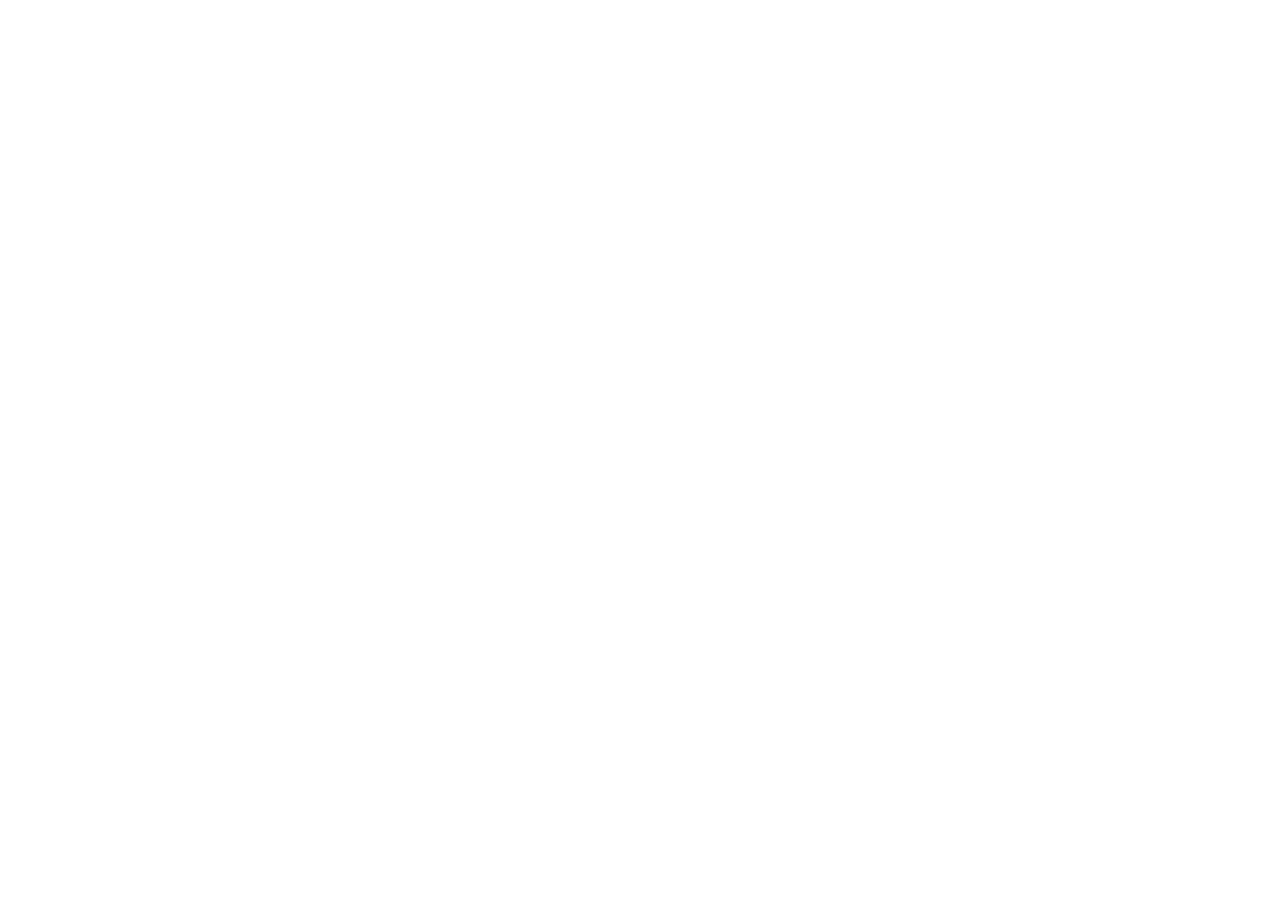
==== Day1-Drumkit/index.html @ 8f13d824 "Added: add the day 1 file" ====
<!DOCTYPE html>
<html lang="en">
<head>
    <meta charset="UTF-8">
    <meta http-equiv="X-UA-Compatible" content="IE=edge">
    <meta name="viewport" content="width=device-width, initial-scale=1.0">
    <title>Drumkit</title>
</head>
<body>
    
</body>
</html>
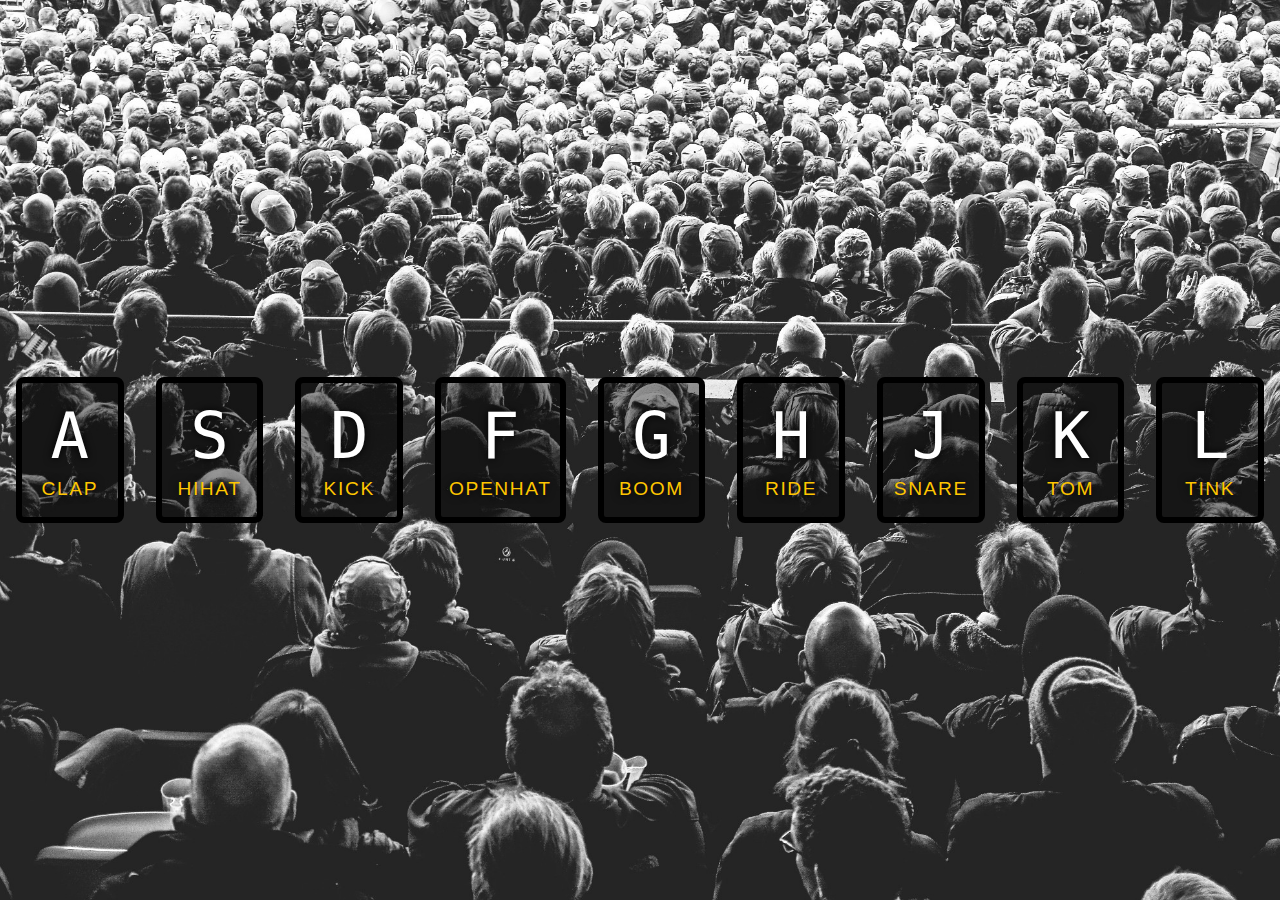
==== commit f6532a51: "Completed: complete the day 1 task of javascript 30" ====
--- a/Day1-Drumkit/index.html
+++ b/Day1-Drumkit/index.html
@@ -5,8 +5,57 @@
     <meta http-equiv="X-UA-Compatible" content="IE=edge">
     <meta name="viewport" content="width=device-width, initial-scale=1.0">
     <title>Drumkit</title>
+    <link rel="stylesheet" href="style.css">
 </head>
 <body>
+    <div class="keys">
+        <div data-key="KeyA" class="key">
+          <kbd>A</kbd>
+          <span class="sound">clap</span>
+        </div>
+        <div data-key="KeyS" class="key">
+          <kbd>S</kbd>
+          <span class="sound">hihat</span>
+        </div>
+        <div data-key="KeyD" class="key">
+          <kbd>D</kbd>
+          <span class="sound">kick</span>
+        </div>
+        <div data-key="KeyF" class="key">
+          <kbd>F</kbd>
+          <span class="sound">openhat</span>
+        </div>
+        <div data-key="KeyG" class="key">
+          <kbd>G</kbd>
+          <span class="sound">boom</span>
+        </div>
+        <div data-key="KeyH" class="key">
+          <kbd>H</kbd>
+          <span class="sound">ride</span>
+        </div>
+        <div data-key="KeyJ" class="key">
+          <kbd>J</kbd>
+          <span class="sound">snare</span>
+        </div>
+        <div data-key="KeyK" class="key">
+          <kbd>K</kbd>
+          <span class="sound">tom</span>
+        </div>
+        <div data-key="KeyL" class="key">
+          <kbd>L</kbd>
+          <span class="sound">tink</span>
+        </div>
+      </div>
     
+      <audio data-key="KeyA" src="sounds/clap.wav"></audio>
+      <audio data-key="KeyS" src="sounds/hihat.wav"></audio>
+      <audio data-key="KeyD" src="sounds/kick.wav"></audio>
+      <audio data-key="KeyF" src="sounds/openhat.wav"></audio>
+      <audio data-key="KeyG" src="sounds/boom.wav"></audio>
+      <audio data-key="KeyH" src="sounds/ride.wav"></audio>
+      <audio data-key="KeyJ" src="sounds/snare.wav"></audio>
+      <audio data-key="KeyK" src="sounds/tom.wav"></audio>
+      <audio data-key="KeyL" src="sounds/tink.wav"></audio>
+    <script src="main.js"></script>
 </body>
 </html>--- a/Day1-Drumkit/style.css
+++ b/Day1-Drumkit/style.css
@@ -0,0 +1,56 @@
+* {
+    margin: 0;
+    padding: 0;
+    box-sizing: border-box;
+}
+
+body {
+    max-width: 100%;
+    height: 100vh;
+    background: url(./images/background.jpg)no-repeat;
+    background-size: cover;
+    background-position: bottom center;
+    font-size: 10px;
+    font-family: sans-serif;
+}
+
+.keys {
+    display: flex;
+    flex: 1;
+    min-height: 100vh;
+    align-items: center;
+    justify-content: center;
+  }
+  
+  .key {
+    border: .4rem solid black;
+    border-radius: .5rem;
+    margin: 1rem;
+    font-size: 1.5rem;
+    padding: 1rem .5rem;
+    transition: all .07s ease;
+    width: 10rem;
+    text-align: center;
+    color: white;
+    background: rgba(0,0,0,0.4);
+    text-shadow: 0 0 .5rem black;
+  }
+  
+  .playing {
+    transform: scale(1.1);
+    border-color: #ffc600;
+    box-shadow: 0 0 1rem #ffc600;
+  }
+  
+  kbd {
+    display: block;
+    font-size: 4rem;
+  }
+  
+  .sound {
+    font-size: 1.2rem;
+    text-transform: uppercase;
+    letter-spacing: .1rem;
+    color: #ffc600;
+  }
+  